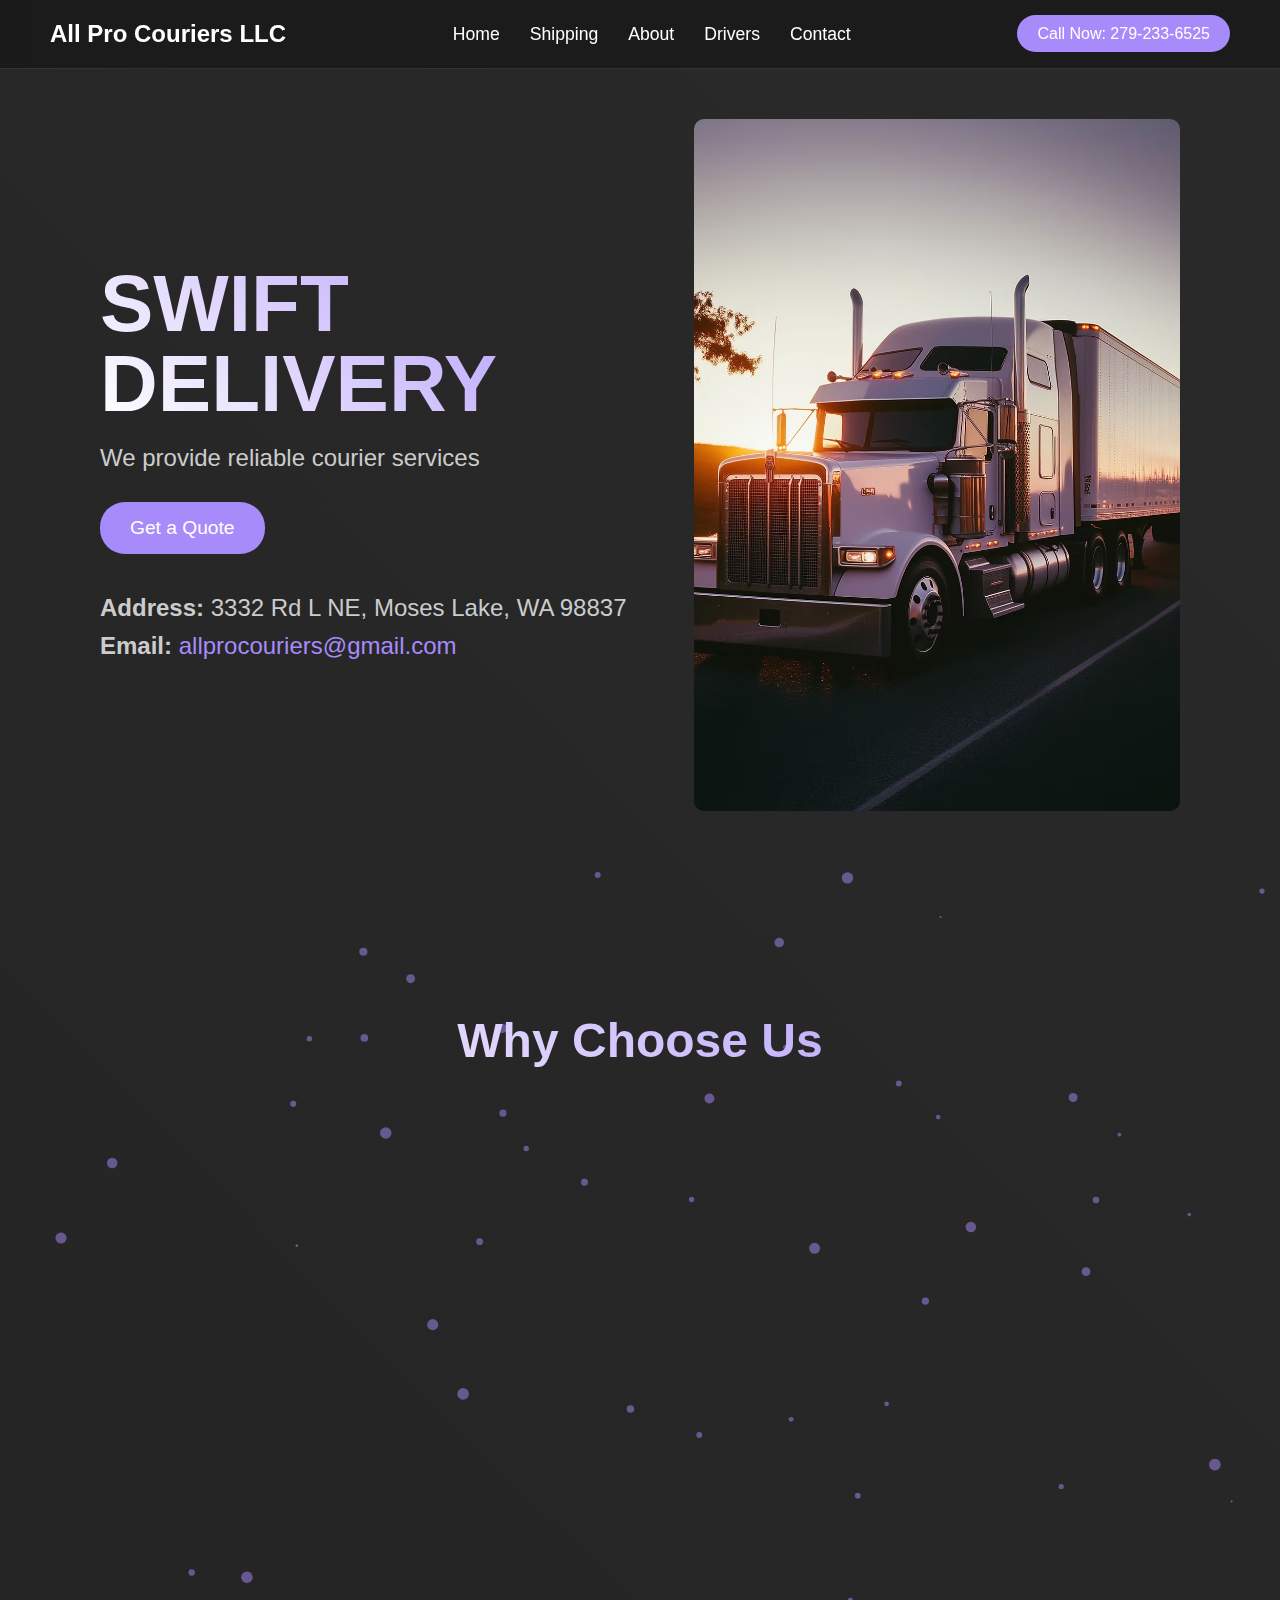
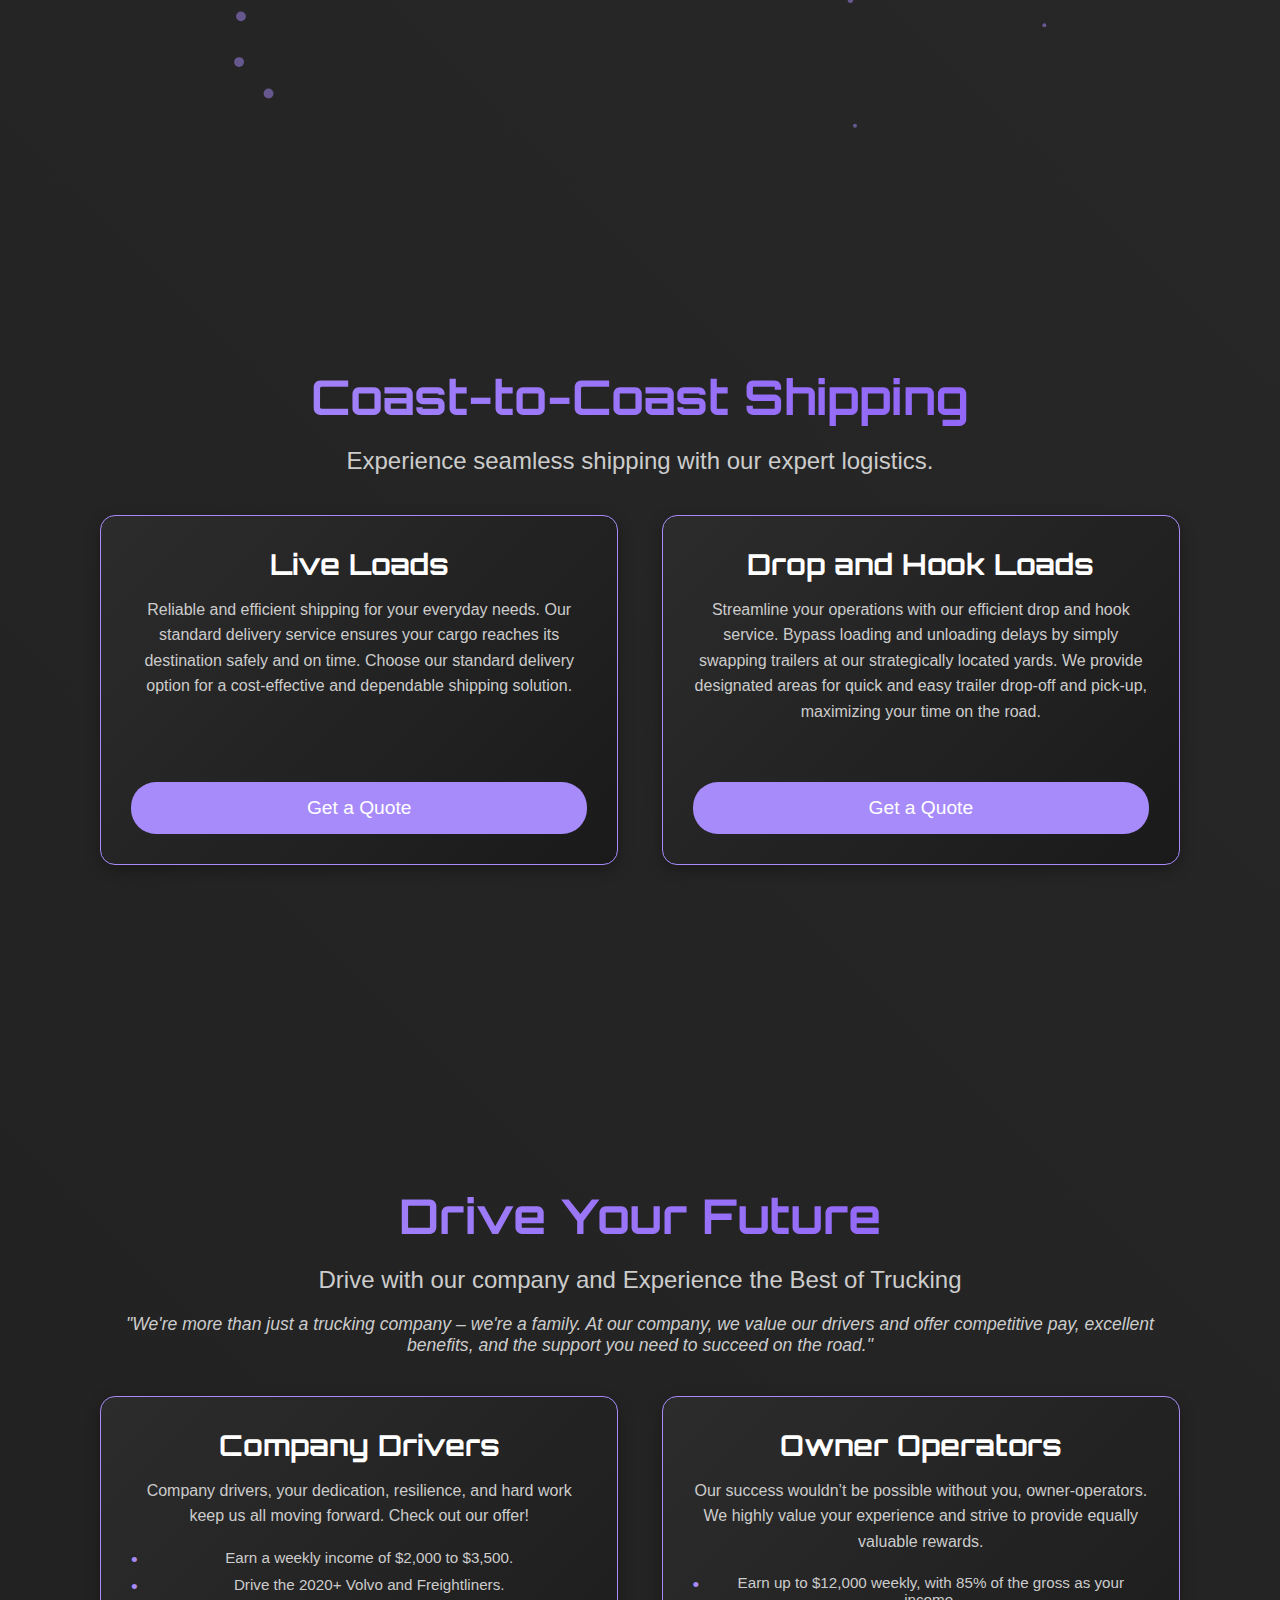
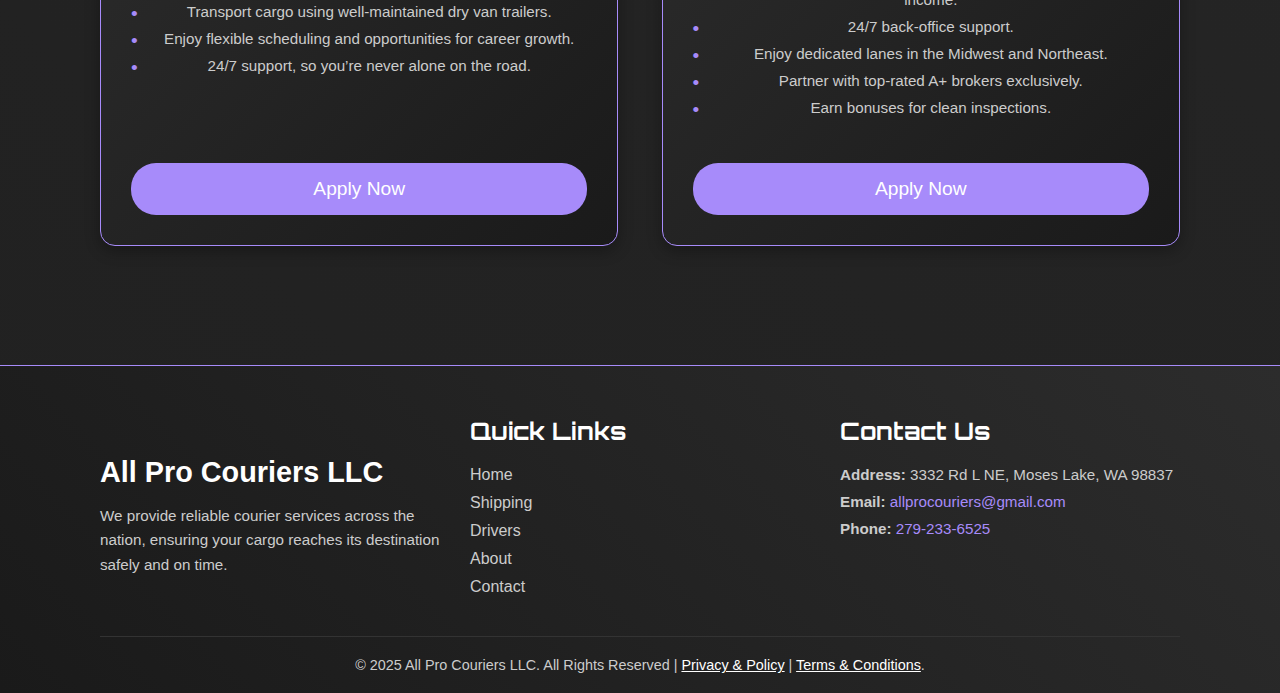
==== index.html @ 400c9bac "new" ====
<!DOCTYPE html>
<html lang="en">
<head>
    <meta charset="UTF-8">
    <meta name="viewport" content="width=device-width, initial-scale=1.0">
    <title>All Pro Couriers LLC</title>
    <link rel="stylesheet" href="styles.css">
    <!-- Font Awesome for Hamburger Icon -->
    <link rel="stylesheet" href="https://cdnjs.cloudflare.com/ajax/libs/font-awesome/6.4.0/css/all.min.css">
    <!-- Google Font: Orbitron -->
    <link href="https://fonts.googleapis.com/css2?family=Orbitron:wght@400;700&display=swap" rel="stylesheet">
</head>
<body>
    <header>
        <nav>
            <div class="logo">All Pro Couriers LLC</div>
            <div class="hamburger">
                <i class="fas fa-bars"></i>
            </div>
            <ul class="nav-links">
                <li><a href="#home" class="nav-link">Home</a></li>
                <li><a href="#shipping" class="nav-link">Shipping</a></li>
                <li><a href="#about" class="nav-link">About</a></li>
                <li><a href="#drivers" class="nav-link">Drivers</a></li>
                <li><a href="contact.html" class="nav-link">Contact</a></li>
            </ul>
            <div class="contact-number">
                <a href="tel:2792336525">Call Now: 279-233-6525</a>
            </div>
        </nav>
    </header>

    <section class="hero" id="home">
        <div class="hero-content">
            <h1>Swift<br>Delivery</h1>
            <p>We provide reliable courier services</p>
            <button class="cta-button">Get a Quote</button>
            <div class="company-info">
                <p><strong>Address:</strong> 3332 Rd L NE, Moses Lake, WA 98837</p>
                <p><strong>Email:</strong> <a href="mailto:allprocouriers@gmail.com">allprocouriers@gmail.com</a></p>
            </div>
        </div>
        <div class="hero-image">
            <img src="./assets/truck.png" alt="Courier Delivery Image">
        </div>
    </section>

    <section class="why-choose-us" id="about">
        <div class="why-choose-content">
            <h2>Why Choose Us</h2>
            <div class="why-choose-list">
                <div class="why-choose-item" data-direction="left">
                    <h3>We Are Professional Logistics & Cargo Agency</h3>
                </div>
                <div class="why-choose-item" data-direction="right">
                    <p>Go beyond logistics, make the world go round and revolutionize business.</p>
                </div>
                <div class="why-choose-item" data-direction="top">
                    <p>Logistics through innovation, dedication, and technology. Ready, set, done.</p>
                </div>
                <div class="why-choose-item" data-direction="left">
                    <p>We take pride in serving our customers safely. Together with passion.</p>
                </div>
                <div class="why-choose-item" data-direction="right">
                    <p>Imagination – what we can easily see is only a small percentage.</p>
                </div>
                <div class="why-choose-item" data-direction="top">
                    <p>Quality never goes out of style. Safety, quality, professionalism.</p>
                </div>
                <div class="why-choose-item" data-direction="left">
                    <p>The quality shows in every move we make where business lives.</p>
                </div>
            </div>
        </div>
        <canvas id="particles"></canvas>
    </section>

    <section class="shipping" id="shipping">
        <div class="shipping-content">
            <h2>Coast-to-Coast Shipping</h2>
            <p class="subtitle">Experience seamless shipping with our expert logistics.</p>
            <div class="shipping-services">
                <div class="shipping-card">
                    <h3>Live Loads</h3>
                    <p>Reliable and efficient shipping for your everyday needs. Our standard delivery service ensures your cargo reaches its destination safely and on time. Choose our standard delivery option for a cost-effective and dependable shipping solution.</p>
                    <button class="cta-button">Get a Quote</button>
                </div>
                <div class="shipping-card">
                    <h3>Drop and Hook Loads</h3>
                    <p>Streamline your operations with our efficient drop and hook service. Bypass loading and unloading delays by simply swapping trailers at our strategically located yards. We provide designated areas for quick and easy trailer drop-off and pick-up, maximizing your time on the road.</p>
                    <button class="cta-button">Get a Quote</button>
                </div>
            </div>
        </div>
    </section>
    <section class="drivers" id="drivers">
        <div class="drivers-content">
            <h2>Drive Your Future</h2>
            <p class="subtitle">Drive with our company and Experience the Best of Trucking</p>
            <p class="description">"We're more than just a trucking company – we're a family. At our company, we value our drivers and offer competitive pay, excellent benefits, and the support you need to succeed on the road."</p>
            <div class="drivers-services">
                <div class="driver-card">
                    <h3>Company Drivers</h3>
                    <p>Company drivers, your dedication, resilience, and hard work keep us all moving forward. Check out our offer!</p>
                    <ul>
                        <li>Earn a weekly income of $2,000 to $3,500.</li>
                        <li>Drive the 2020+ Volvo and Freightliners.</li>
                        <li>Transport cargo using well-maintained dry van trailers.</li>
                        <li>Enjoy flexible scheduling and opportunities for career growth.</li>
                        <li>24/7 support, so you’re never alone on the road.</li>
                    </ul>
                    <button class="cta-button apply-now">Apply Now</button>
                </div>
                <div class="driver-card">
                    <h3>Owner Operators</h3>
                    <p>Our success wouldn’t be possible without you, owner-operators. We highly value your experience and strive to provide equally valuable rewards.</p>
                    <ul>
                        <li>Earn up to $12,000 weekly, with 85% of the gross as your income.</li>
                        <li>24/7 back-office support.</li>
                        <li>Enjoy dedicated lanes in the Midwest and Northeast.</li>
                        <li>Partner with top-rated A+ brokers exclusively.</li>
                        <li>Earn bonuses for clean inspections.</li>
                    </ul>
                    <button class="cta-button apply-now">Apply Now</button>
                </div>
            </div>
        </div>
    </section>
    <footer class="footer">
        <div class="footer-content">
            <div class="footer-section company-info">
                <div class="logo">All Pro Couriers LLC</div>
                <p>We provide reliable courier services across the nation, ensuring your cargo reaches its destination safely and on time.</p>
            </div>
            <div class="footer-section quick-links">
                <h3>Quick Links</h3>
                <ul>
                    <li><a href="#home">Home</a></li>
                    <li><a href="#shipping">Shipping</a></li>
                    <li><a href="#drivers">Drivers</a></li>
                    <li><a href="#about">About</a></li>
                    <li><a href="#contact">Contact</a></li>
                </ul>
            </div>
            <div class="footer-section contact-info">
                <h3>Contact Us</h3>
                <p><strong>Address:</strong> 3332 Rd L NE, Moses Lake, WA 98837</p>
                <p><strong>Email:</strong> <a href="mailto:allprocouriers@gmail.com">allprocouriers@gmail.com</a></p>
                <p><strong>Phone:</strong> <a href="tel:2792336525">279-233-6525</a></p>
            </div>
        </div>
        <div class="footer-bottom">
            <p>&copy; 2025 All Pro Couriers LLC. All Rights Reserved | <a href="#" style="color: white;">Privacy & Policy</a> | <a href="#" style="color: white;">Terms & Conditions</a>.</p>
        </div>
    </footer>
    <script src="script.js"></script>
</body>
</html>
---- styles.css ----
* {
    margin: 0;
    padding: 0;
    box-sizing: border-box;
    font-family: 'Arial', sans-serif;
    scroll-behavior: smooth;
}

body {
    background: linear-gradient(45deg, #1a1a1a, #2c2c2c);
    background-size: 200% 200%;
    animation: gradientAnimation 15s ease infinite;
    color: #fff;
}

/* Gradient Background Animation */
@keyframes gradientAnimation {
    0% { background-position: 0% 50%; }
    50% { background-position: 100% 50%; }
    100% { background-position: 0% 50%; }
}

/* Header and Navigation */
header {
    background-color: rgba(26, 26, 26, 0.9);
    backdrop-filter: blur(10px);
    padding: 20px 50px;
    display: flex;
    justify-content: space-between;
    align-items: center;
    position: sticky;
    top: 0;
    z-index: 1000;
    border-bottom: 1px solid #333;
}

nav {
    display: flex;
    justify-content: space-between;
    align-items: center;
    width: 100%;
}

.logo {
    font-size: 1.5rem;
    font-weight: bold;
    color: #fff;
    transition: color 0.3s ease;
}

.logo:hover {
    color: #a78bfa;
}

.hamburger {
    display: none;
    font-size: 1.8rem;
    color: #fff;
    cursor: pointer;
    transition: color 0.3s ease;
}

.hamburger:hover {
    color: #a78bfa;
}

.nav-links {
    list-style: none;
    display: flex;
    gap: 30px;
}

.nav-links li a {
    color: #fff;
    text-decoration: none;
    font-size: 1.1rem;
    position: relative;
    transition: color 0.3s ease;
}

.nav-links li a::after {
    content: '';
    position: absolute;
    width: 0;
    height: 2px;
    background-color: #a78bfa;
    bottom: -5px;
    left: 0;
    transition: width 0.3s ease;
}

.nav-links li a:hover::after {
    width: 100%;
}

.nav-links li a:hover {
    color: #a78bfa;
}

.contact-number a {
    background-color: #a78bfa;
    color: #fff;
    padding: 10px 20px;
    border-radius: 20px;
    text-decoration: none;
    font-size: 1rem;
    transition: transform 0.3s ease, background-color 0.3s ease;
}

.contact-number a:hover {
    background-color: #8b5cf6;
    transform: scale(1.05);
}

/* Hero Section */
.hero {
    display: flex;
    align-items: center;
    justify-content: space-between;
    padding: 50px 100px;
    min-height: 80vh;
    opacity: 0;
    transform: translateY(20px);
    transition: opacity 1s ease, transform 1s ease;
}

.hero.visible {
    opacity: 1;
    transform: translateY(0);
}

.hero-content {
    max-width: 50%;
}

.hero-content h1 {
    font-size: 5rem;
    line-height: 1;
    margin-bottom: 20px;
    text-transform: uppercase;
    background: linear-gradient(45deg, #fff, #a78bfa);
    -webkit-background-clip: text;
    -webkit-text-fill-color: transparent;
}

.hero-content p {
    font-size: 1.5rem;
    margin-bottom: 30px;
    color: #ccc;
}

.cta-button {
    background-color: #a78bfa;
    color: #fff;
    border: none;
    padding: 15px 30px;
    border-radius: 25px;
    font-size: 1.2rem;
    cursor: pointer;
    transition: transform 0.3s ease, background-color 0.3s ease;
    position: relative;
    overflow: hidden;
}

.cta-button::before {
    content: '';
    position: absolute;
    top: 0;
    left: -100%;
    width: 100%;
    height: 100%;
    background: rgba(255, 255, 255, 0.2);
    transition: left 0.3s ease;
}

.cta-button:hover::before {
    left: 100%;
}

.cta-button:hover {
    background-color: #8b5cf6;
    transform: scale(1.05);
}

.cta-button:active {
    transform: scale(0.95);
}

.company-info {
    margin-top: 40px;
    font-size: 1rem;
    color: #ccc;
}

.company-info p {
    margin-bottom: 10px;
}

.company-info a {
    color: #a78bfa;
    text-decoration: none;
    transition: color 0.3s ease;
}

.company-info a:hover {
    color: #8b5cf6;
    text-decoration: underline;
}

.hero-image {
    max-width: 45%;
    position: relative;
}

.hero-image img {
    width: 100%;
    height: auto;
    border-radius: 10px;
    transition: transform 0.3s ease;
}

.hero-image img:hover {
    transform: scale(1.02);
}

/* Why Choose Us Section */
.why-choose-us {
    position: relative;
    padding: 80px 100px;
    min-height: 100vh;
    display: flex;
    justify-content: center;
    align-items: center;
    overflow: hidden;
}

#particles {
    position: absolute;
    top: 0;
    left: 0;
    width: 100%;
    height: 100%;
    z-index: 1;
}

.why-choose-content {
    position: relative;
    z-index: 2;
    text-align: center;
}

.why-choose-content h2 {
    font-size: 3rem;
    margin-bottom: 60px;
    background: linear-gradient(45deg, #fff, #a78bfa);
    -webkit-background-clip: text;
    -webkit-text-fill-color: transparent;
}

.why-choose-list {
    display: flex;
    flex-wrap: wrap;
    justify-content: center;
    gap: 20px;
    max-width: 1200px;
    margin: 0 auto;
}

.why-choose-item {
    background: rgba(44, 44, 44, 0.8);
    backdrop-filter: blur(10px);
    padding: 20px;
    border-radius: 15px;
    width: 300px;
    height: 150px;
    display: flex;
    align-items: center;
    justify-content: center;
    text-align: center;
    transform: rotate(5deg);
    border: 2px solid transparent;
    border-image: linear-gradient(45deg, #a78bfa, #8b5cf6) 1;
    box-shadow: 0 5px 15px rgba(0, 0, 0, 0.3);
    opacity: 0;
    transition: transform 0.5s ease, box-shadow 0.3s ease;
}

.why-choose-item:hover {
    transform: rotate(0deg) scale(1.05);
    box-shadow: 0 10px 20px rgba(167, 139, 250, 0.3);
}

.why-choose-item[data-direction="left"] {
    transform: translateX(-100px) rotate(5deg);
}

.why-choose-item[data-direction="right"] {
    transform: translateX(100px) rotate(-5deg);
}

.why-choose-item[data-direction="top"] {
    transform: translateY(-100px) rotate(3deg);
}

.why-choose-item.visible {
    opacity: 1;
    transform: translateX(0) translateY(0) rotate(5deg);
}

.why-choose-item h3,
.why-choose-item p {
    font-size: 1rem;
    color: #fff;
    margin: 0;
}

/* Coast-to-Coast Shipping Section */
.shipping {
    padding: 80px 100px;
    min-height: 100vh;
    display: flex;
    justify-content: center;
    align-items: center;
}

.shipping-content {
    text-align: center;
    max-width: 1200px;
    width: 100%;
}

.shipping-content h2 {
    font-family: 'Orbitron', sans-serif;
    font-size: 3rem;
    margin-bottom: 20px;
    background: linear-gradient(45deg, #a78bfa, #8b5cf6);
    -webkit-background-clip: text;
    -webkit-text-fill-color: transparent;
}

.shipping-content .subtitle {
    font-size: 1.5rem;
    color: #ccc;
    margin-bottom: 40px;
}

.shipping-services {
    display: flex;
    justify-content: space-between;
    gap: 30px;
}

.shipping-card {
    background: linear-gradient(135deg, #2c2c2c, #1a1a1a);
    padding: 30px;
    border-radius: 15px;
    border: 1px solid #a78bfa;
    box-shadow: 0 5px 15px rgba(0, 0, 0, 0.3);
    width: 48%;
    min-height: 350px;
    display: flex;
    flex-direction: column;
    justify-content: space-between;
}

.shipping-card h3 {
    font-family: 'Orbitron', sans-serif;
    font-size: 1.8rem;
    font-weight: 700;
    color: #fff;
    margin-bottom: 15px;
}

.shipping-card p {
    font-size: 1rem;
    color: #ccc;
    line-height: 1.6;
    margin-bottom: 20px;
    flex-grow: 1;
}

/* Drive Your Future Section */
.drivers {
    padding: 80px 100px;
    min-height: 100vh;
    display: flex;
    align-items: center;
    justify-content: center; /* Center the content since there's no image section */
}

.drivers-content {
    max-width: 100%; /* Take up full width since there's no image section */
    text-align: center;
}

.drivers-content h2 {
    font-family: 'Orbitron', sans-serif;
    font-size: 3rem;
    margin-bottom: 20px;
    background: linear-gradient(45deg, #a78bfa, #8b5cf6);
    -webkit-background-clip: text;
    -webkit-text-fill-color: transparent;
}

.drivers-content .subtitle {
    font-size: 1.5rem;
    color: #ccc;
    margin-bottom: 20px;
}

.drivers-content .description {
    font-size: 1.1rem;
    color: #ccc;
    margin-bottom: 40px;
    font-style: italic;
}

.drivers-services {
    display: flex;
    justify-content: space-between;
    gap: 30px;
}

.driver-card {
    background: linear-gradient(135deg, #2c2c2c, #1a1a1a);
    padding: 30px;
    border-radius: 15px;
    border: 1px solid #a78bfa;
    box-shadow: 0 5px 15px rgba(0, 0, 0, 0.3);
    width: 48%;
    min-height: 450px;
    display: flex;
    flex-direction: column;
    justify-content: space-between;
}

.driver-card h3 {
    font-family: 'Orbitron', sans-serif;
    font-size: 1.8rem;
    font-weight: 700;
    color: #fff;
    margin-bottom: 15px;
}

.driver-card p {
    font-size: 1rem;
    color: #ccc;
    line-height: 1.6;
    margin-bottom: 20px;
}

.driver-card ul {
    list-style-type: none;
    padding: 0;
    margin-bottom: 20px;
    flex-grow: 1;
}

.driver-card ul li {
    font-size: 0.95rem;
    color: #ccc;
    margin-bottom: 10px;
    position: relative;
    padding-left: 20px;
}

.driver-card ul li::before {
    content: '•';
    position: absolute;
    left: 0;
    color: #a78bfa;
    font-size: 1.2rem;
}

/* Responsive Design */
@media (max-width: 768px) {
    .hamburger {
        display: block;
    }

    .nav-links {
        display: none;
        flex-direction: column;
        position: absolute;
        top: 70px;
        left: 0;
        width: 100%;
        background-color: rgba(26, 26, 26, 0.95);
        padding: 20px 0;
        text-align: center;
    }

    .nav-links.active {
        display: flex;
    }

    .nav-links li {
        margin: 10px 0;
    }

    .contact-number {
        display: none;
    }

    .hero {
        flex-direction: column;
        padding: 30px;
        text-align: center;
    }

    .hero-content {
        max-width: 100%;
        margin-bottom: 30px;
    }

    .hero-content h1 {
        font-size: 3rem;
    }

    .hero-image {
        max-width: 100%;
    }

    .why-choose-us {
        padding: 50px 30px;
    }

    .why-choose-content h2 {
        font-size: 2rem;
    }

    .why-choose-item {
        width: 100%;
        max-width: 300px;
        height: 150px;
    }

    .shipping {
        padding: 50px 30px;
    }

    .shipping-content h2 {
        font-size: 2rem;
    }

    .shipping-content .subtitle {
        font-size: 1.2rem;
    }

    .shipping-services {
        flex-direction: column;
        gap: 20px;
    }

    .shipping-card {
        width: 100%;
        min-height: auto;
    }

    .drivers {
        flex-direction: column;
        padding: 50px 30px;
    }

    .drivers-content {
        max-width: 100%;
        margin-bottom: 30px;
    }

    .drivers-content h2 {
        font-size: 2rem;
    }

    .drivers-content .subtitle {
        font-size: 1.2rem;
    }

    .drivers-content .description {
        font-size: 1rem;
    }

    .drivers-services {
        flex-direction: column;
        gap: 20px;
    }

    .driver-card {
        width: 100%;
        min-height: auto;
    }

    .drivers-image {
        max-width: 100%;
    }
}
/* Footer Section */
.footer {
    background: linear-gradient(45deg, #1a1a1a, #2c2c2c);
    padding: 50px 100px 20px;
    border-top: 1px solid #a78bfa;
    color: #ccc;
}

.footer-content {
    display: flex;
    justify-content: space-between;
    gap: 30px;
    margin-bottom: 30px;
}

.footer-section {
    flex: 1;
    min-width: 200px;
}

.footer-section h3 {
    font-family: 'Orbitron', sans-serif;
    font-size: 1.5rem;
    color: #fff;
    margin-bottom: 20px;
}

.footer-section.company-info .logo {
    font-size: 1.8rem;
    font-weight: bold;
    color: #fff;
    margin-bottom: 15px;
}

.footer-section.company-info p {
    font-size: 0.95rem;
    line-height: 1.6;
}

.footer-section.quick-links ul {
    list-style: none;
    padding: 0;
}

.footer-section.quick-links ul li {
    margin-bottom: 10px;
}

.footer-section.quick-links ul li a {
    color: #ccc;
    text-decoration: none;
    font-size: 1rem;
    transition: color 0.3s ease;
}

.footer-section.quick-links ul li a:hover {
    color: #a78bfa;
}

.footer-section.contact-info p {
    font-size: 0.95rem;
    margin-bottom: 10px;
}

.footer-section.contact-info a {
    color: #a78bfa;
    text-decoration: none;
    transition: color 0.3s ease;
}

.footer-section.contact-info a:hover {
    color: #8b5cf6;
    text-decoration: underline;
}

.footer-section.social-media .social-icons {
    display: flex;
    gap: 15px;
}

.footer-section.social-media .social-icon {
    color: #a78bfa;
    font-size: 1.5rem;
    transition: color 0.3s ease;
}

.footer-section.social-media .social-icon:hover {
    color: #8b5cf6;
}

.footer-bottom {
    text-align: center;
    padding-top: 20px;
    border-top: 1px solid #333;
}

.footer-bottom p {
    font-size: 0.9rem;
    color: #ccc;
}

/* Responsive Design for Footer */
@media (max-width: 768px) {
    .footer {
        padding: 30px 20px 10px;
    }

    .footer-content {
        flex-direction: column;
        gap: 20px;
    }

    .footer-section {
        text-align: center;
    }

    .footer-section.social-media .social-icons {
        justify-content: center;
    }
}
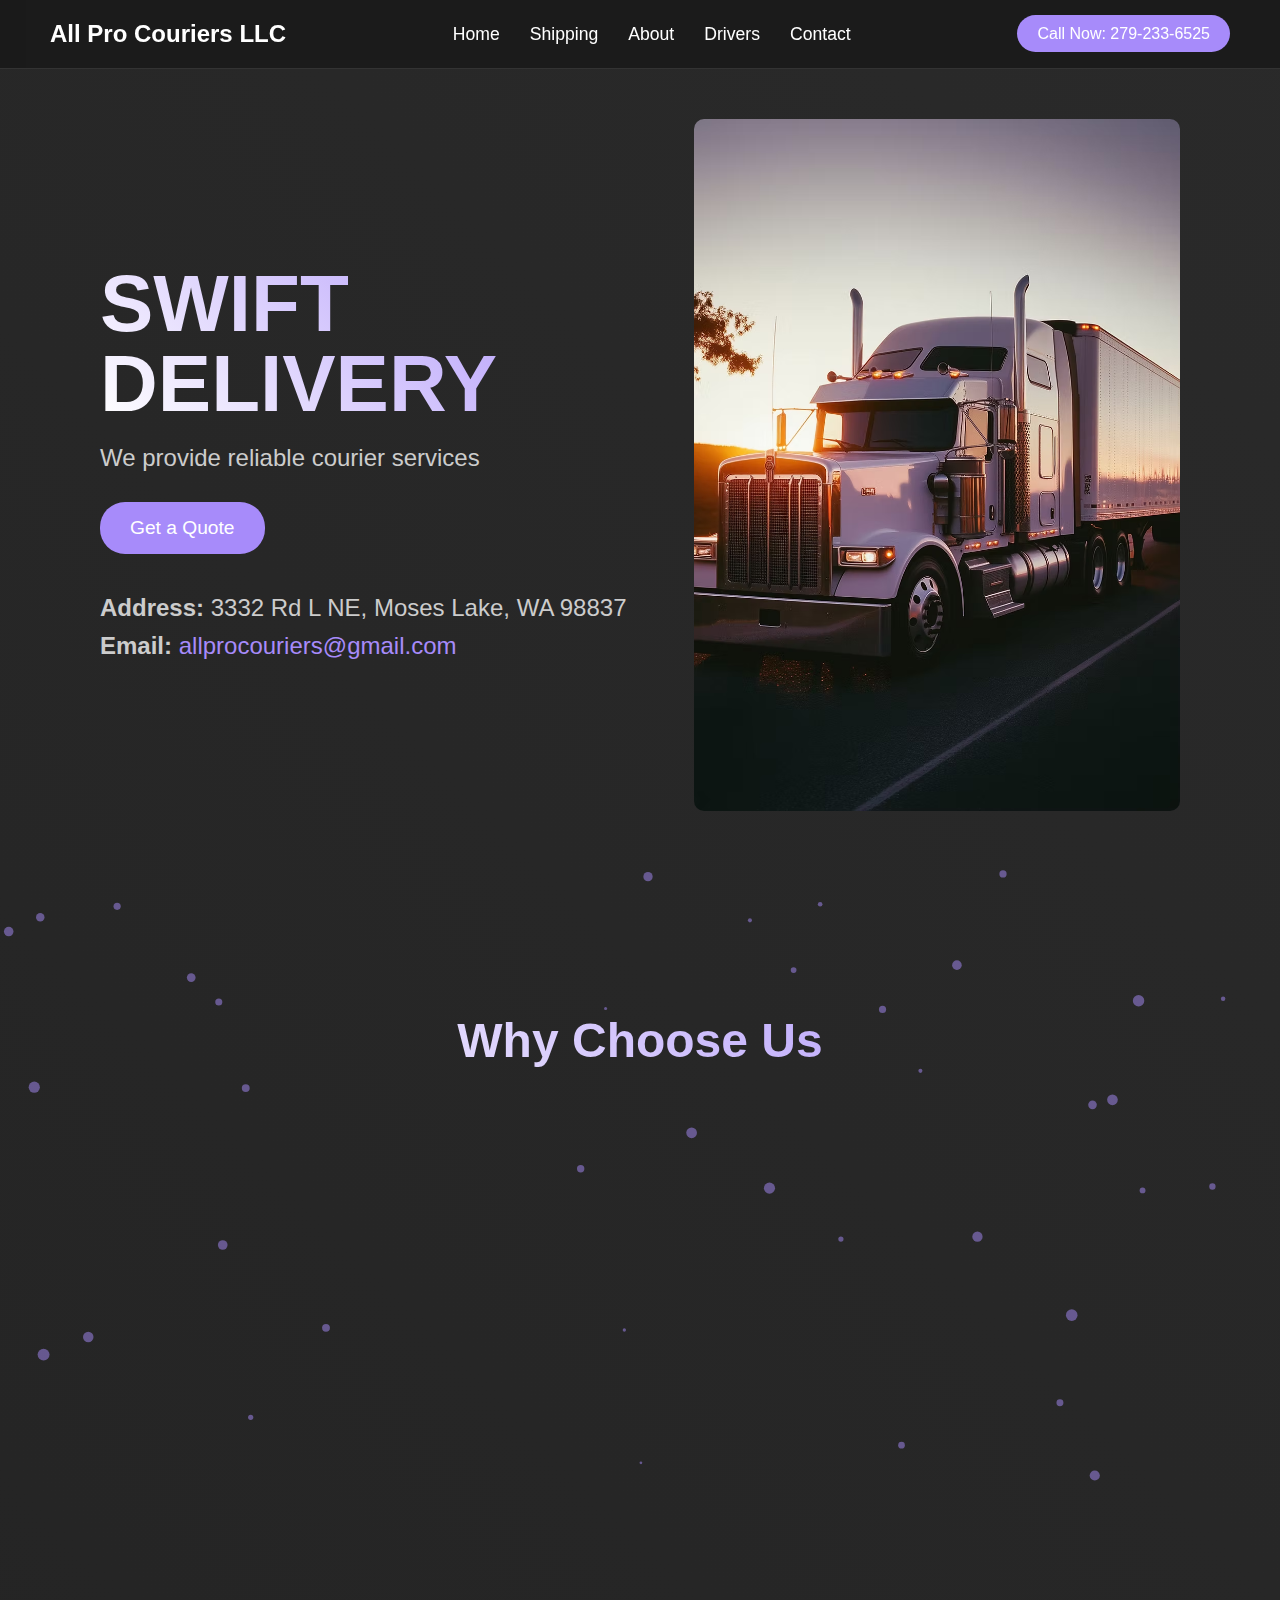
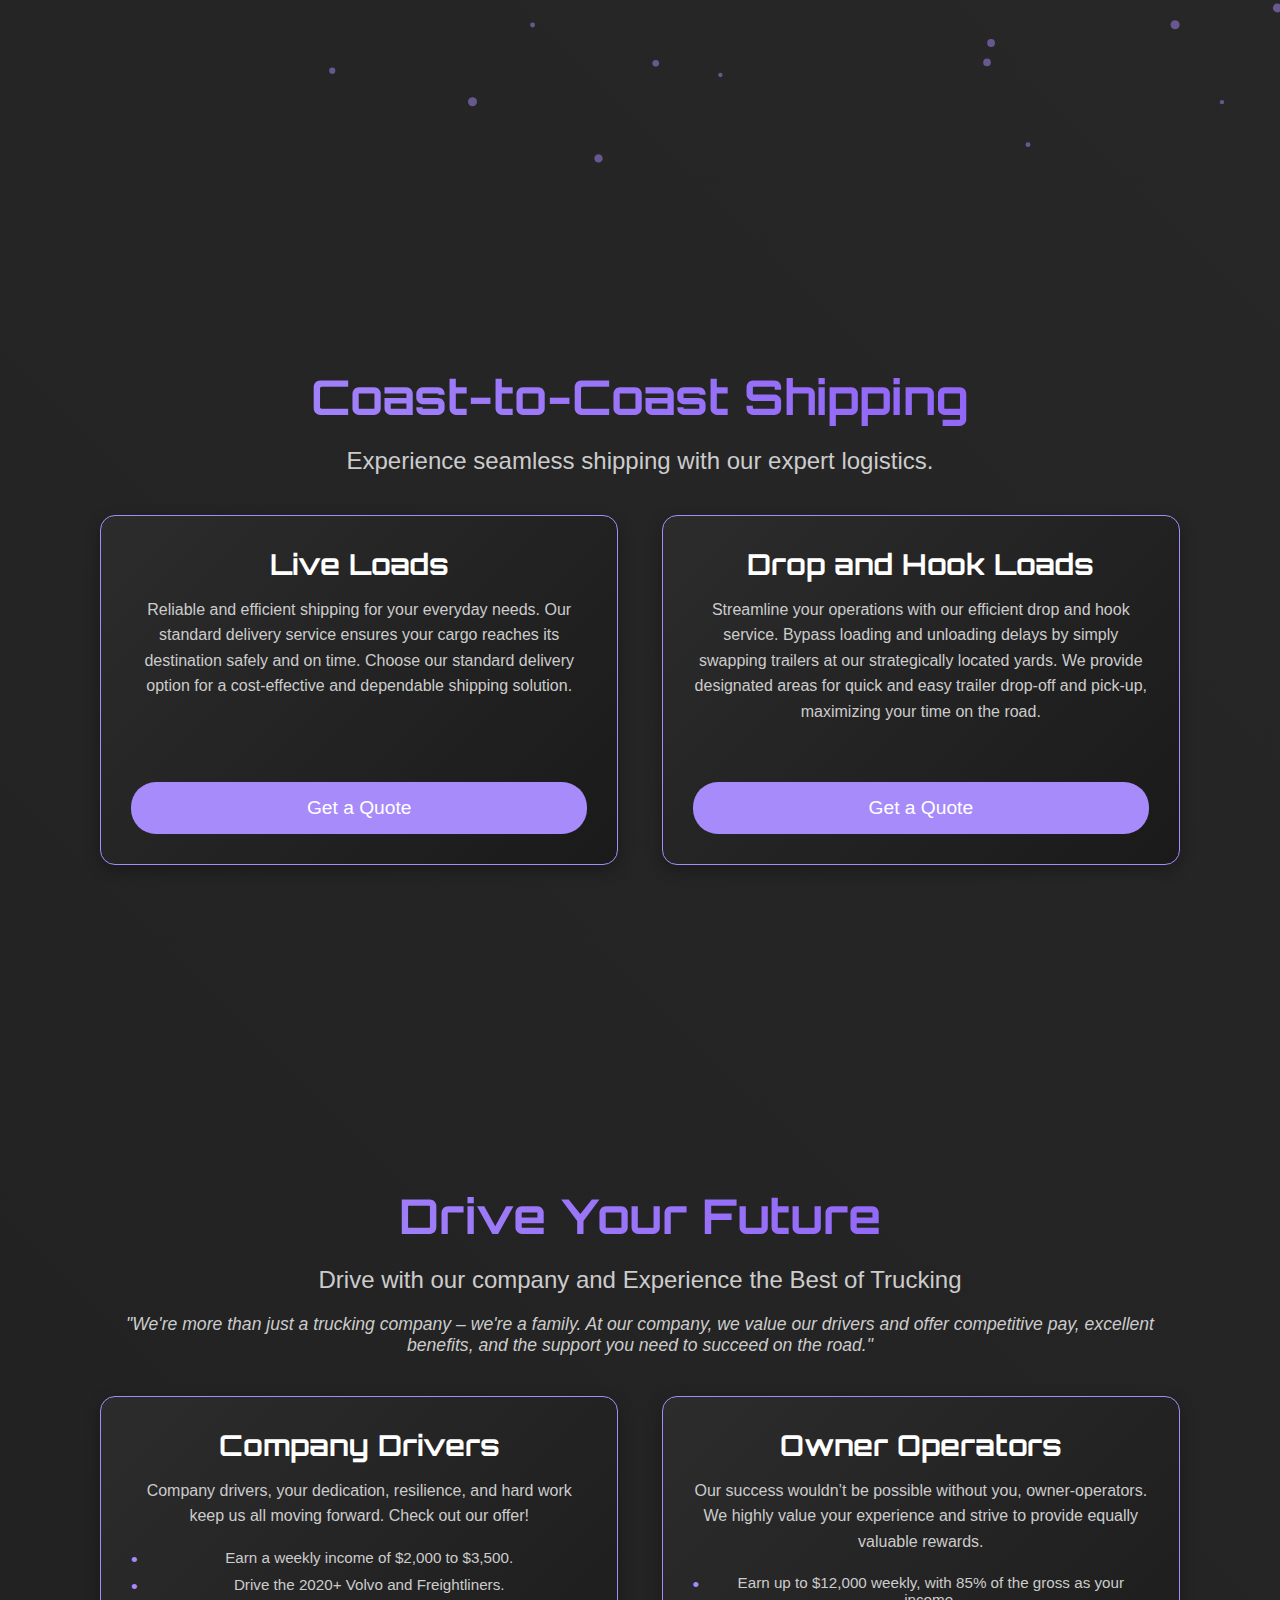
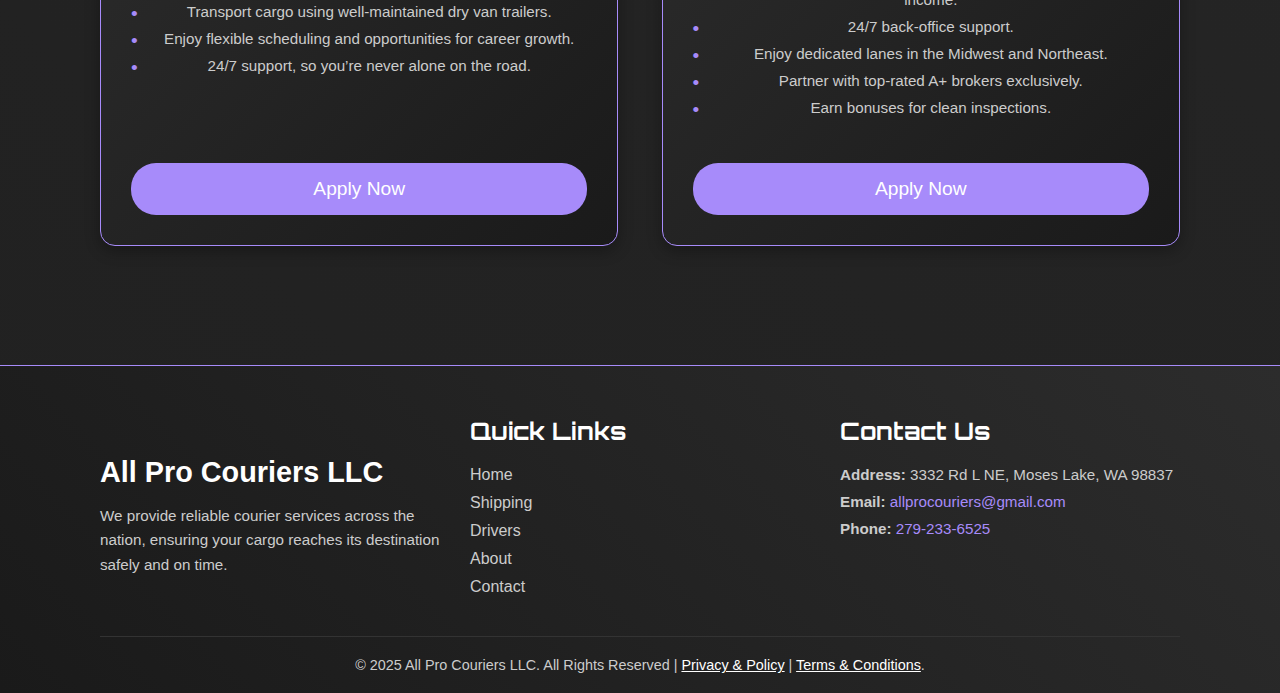
==== commit e2064e9c: "first commit" ====
--- a/index.html
+++ b/index.html
@@ -150,7 +150,7 @@
             </div>
         </div>
         <div class="footer-bottom">
-            <p>&copy; 2025 All Pro Couriers LLC. All Rights Reserved | <a href="#" style="color: white;">Privacy & Policy</a> | <a href="#" style="color: white;">Terms & Conditions</a>.</p>
+            <p>&copy; 2025 All Pro Couriers LLC. All Rights Reserved | <a href="privacy.html" style="color: white;">Privacy & Policy</a> | <a href="terms.html" style="color: white;">Terms & Conditions</a>.</p>
         </div>
     </footer>
     <script src="script.js"></script>
